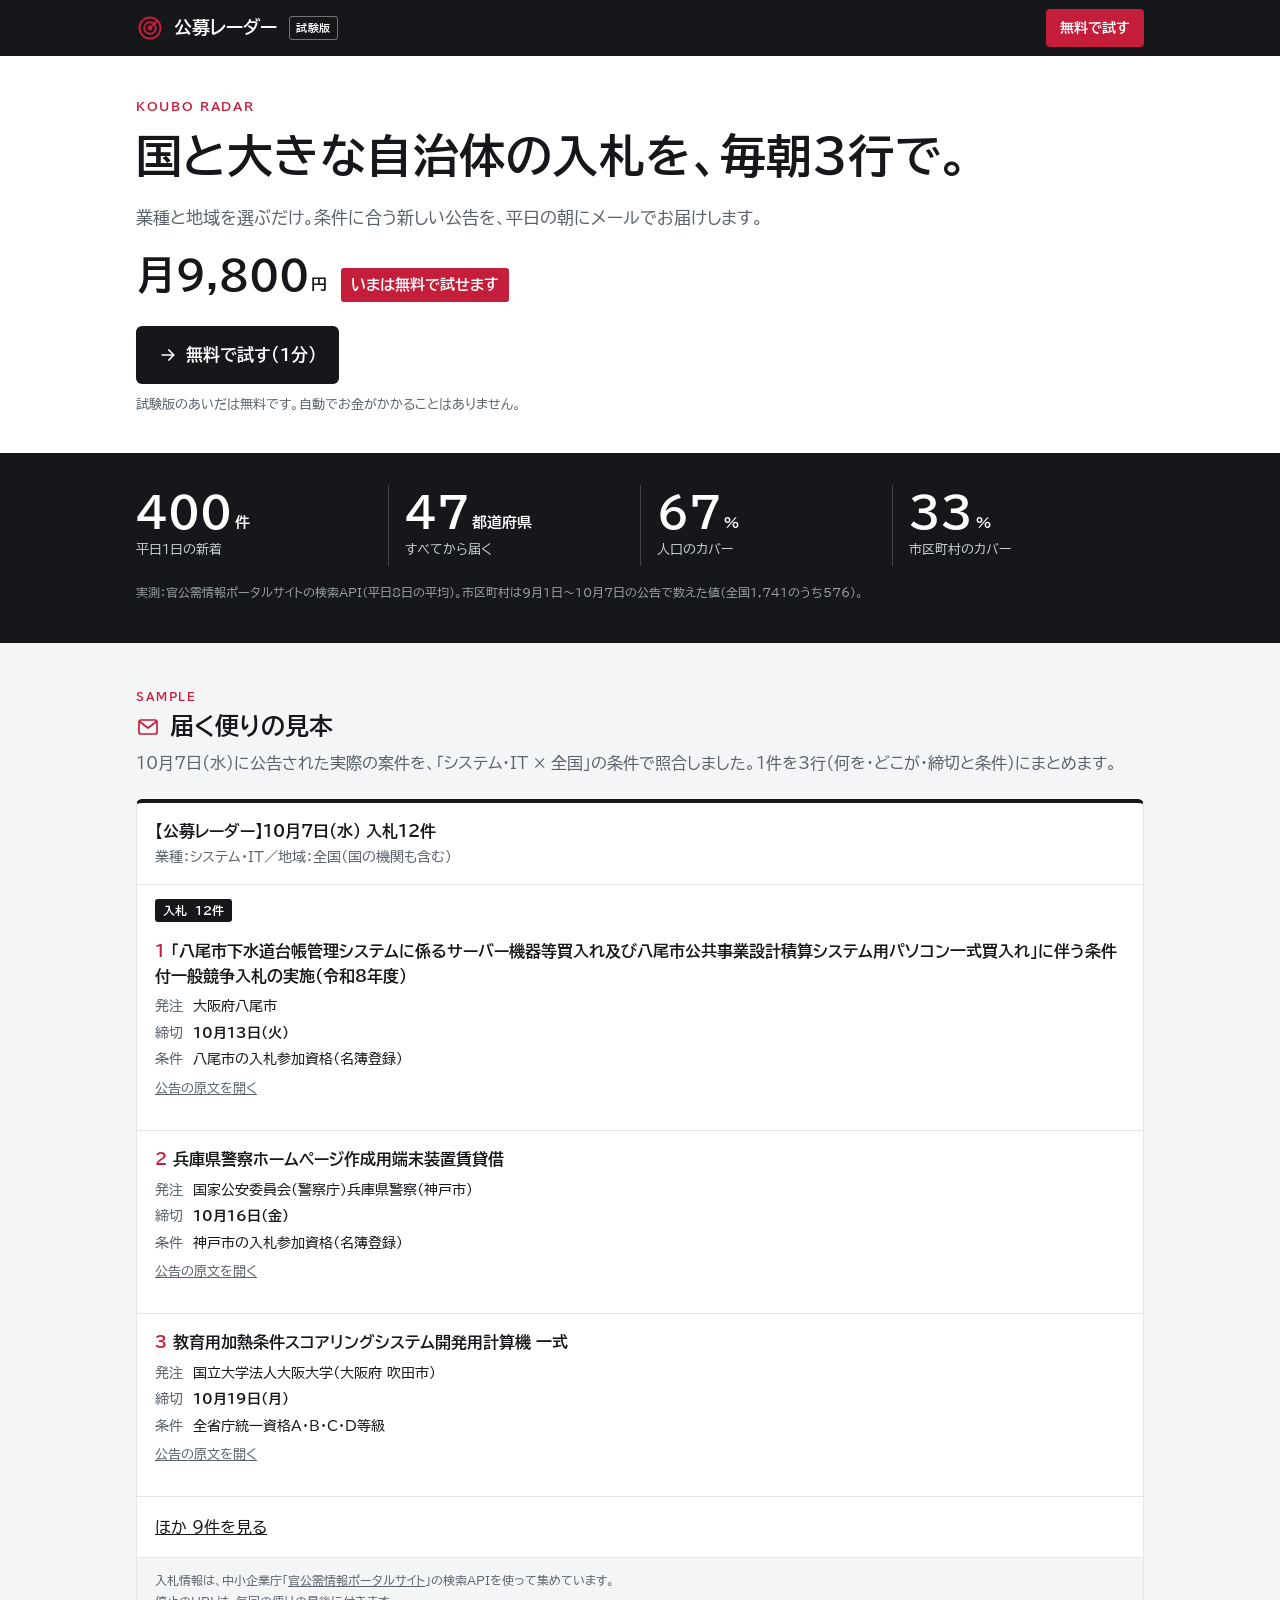
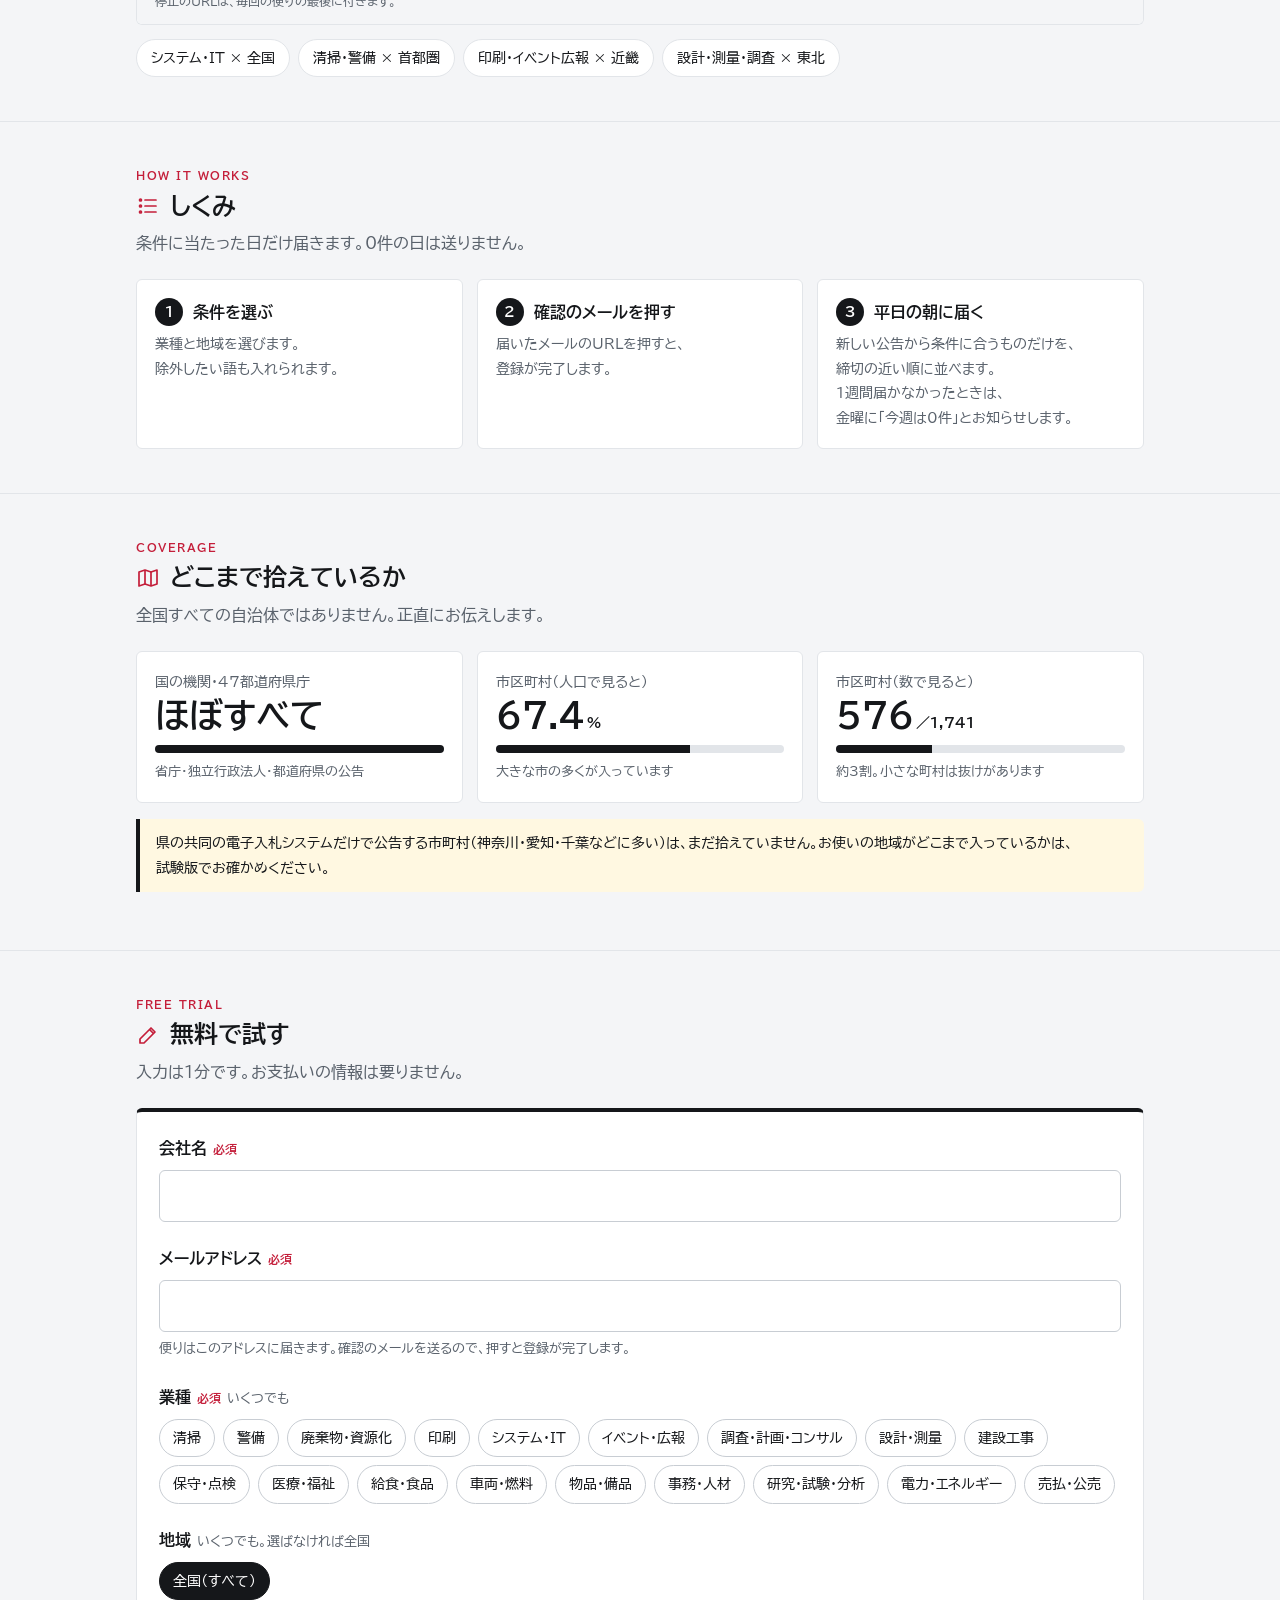
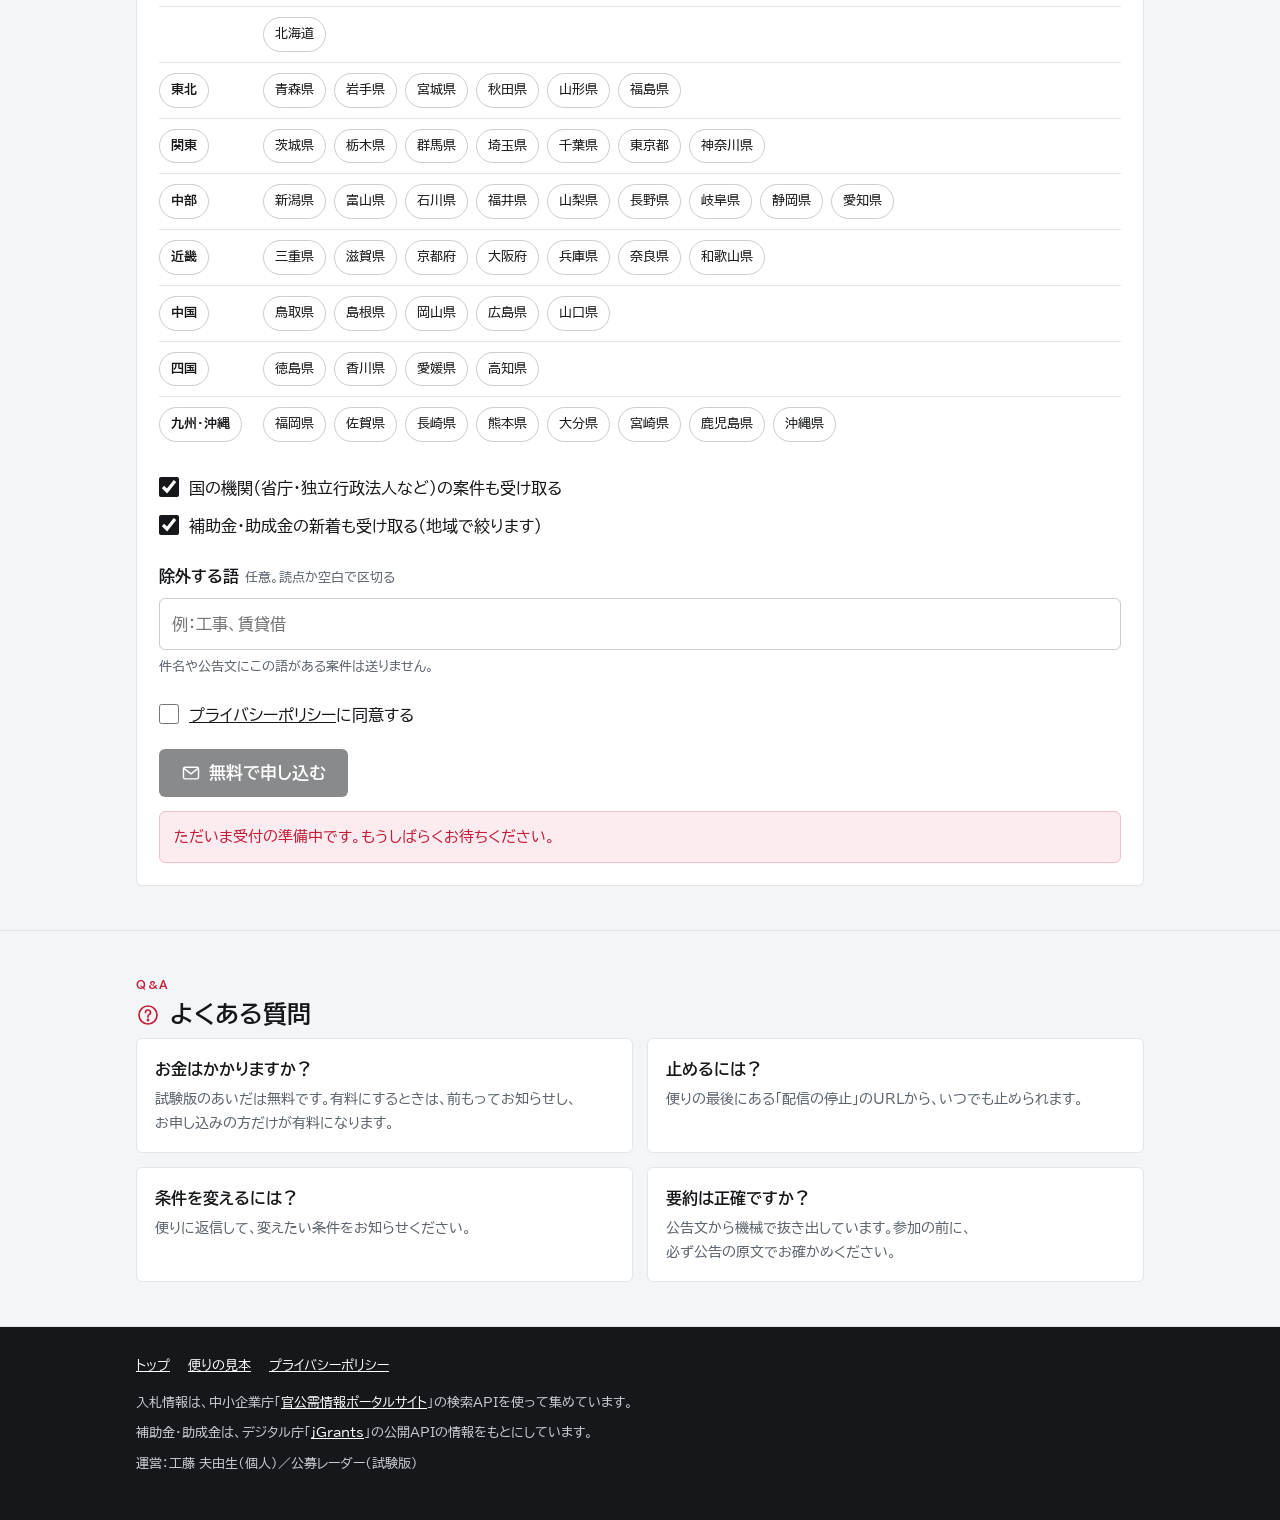
==== index.html @ 6f9782bb "案内のページを更新（2026-10-08）" ====
<!doctype html>
<html lang="ja">
<head>
<meta charset="utf-8">
<meta name="viewport" content="width=device-width, initial-scale=1">
<title>公募レーダー｜国と大きな自治体の入札を、毎朝3行で</title>
<meta name="description" content="業種と地域を選ぶだけ。国と大きな自治体の入札の新着を、平日の朝にメールで。月9,800円（いまは無料で試せます）。">
<meta property="og:title" content="公募レーダー｜国と大きな自治体の入札を、毎朝3行で">
<meta property="og:description" content="業種と地域を選ぶだけ。国と大きな自治体の入札の新着を、平日の朝にメールで。月9,800円（いまは無料で試せます）。">
<meta property="og:type" content="website">
<meta property="og:url" content="https://f-kudo-hub.github.io/koubo-radar/">
<link rel="icon" href="data:image/svg+xml,%3Csvg%20xmlns%3D%22http%3A%2F%2Fwww.w3.org%2F2000%2Fsvg%22%20viewBox%3D%220%200%2024%2024%22%3E%3Crect%20width%3D%2224%22%20height%3D%2224%22%20rx%3D%225%22%20fill%3D%22%2315171a%22%2F%3E%3Ccircle%20cx%3D%2212%22%20cy%3D%2212%22%20r%3D%227%22%20fill%3D%22none%22%20stroke%3D%22%23c41e3a%22%20stroke-width%3D%222%22%2F%3E%3Cpath%20d%3D%22M12%2012l5-5%22%20stroke%3D%22%23fff%22%20stroke-width%3D%222%22%20stroke-linecap%3D%22round%22%2F%3E%3C%2Fsvg%3E">
<link rel="preconnect" href="https://fonts.googleapis.com">
<link rel="preconnect" href="https://fonts.gstatic.com" crossorigin>
<link rel="stylesheet" href="https://fonts.googleapis.com/css2?family=BIZ+UDPGothic:wght@400;700&display=swap">
<link rel="stylesheet" href="style.css">
</head>
<body>
<header class="bar"><div class="wrap">
  <a class="brand" href="index.html"><svg viewBox="0 0 24 24" fill="none" stroke="currentColor" stroke-width="1.7" stroke-linecap="round" aria-hidden="true"><circle cx="12" cy="12" r="9"/><circle cx="12" cy="12" r="5"/><path d="M12 12l6-6"/><circle cx="12" cy="12" r="1.2" fill="currentColor"/></svg>公募レーダー</a><span class="tag">試験版</span>
  <a class="go" href="index.html#moushikomi">無料で試す</a>
</div></header>

<section class="hero"><div class="wrap">
  <p class="eyebrow">KOUBO RADAR</p>
  <h1><span class="p">国と大きな自治体の</span><span class="p">入札を、</span><span class="p">毎朝3行で。</span></h1>
  <p class="lead"><span class="p">業種と地域を選ぶだけ。</span><span class="p">条件に合う新しい公告を、</span><span class="p">平日の朝にメールでお届けします。</span></p>
  <div class="price"><span class="num">月9,800<small>円</small></span><span class="free">いまは無料で試せます</span></div>
  <a class="cta" href="#moushikomi"><svg viewBox="0 0 24 24" fill="none" stroke="currentColor" stroke-width="2" stroke-linecap="round" stroke-linejoin="round" aria-hidden="true"><path d="M5 12h14M13 6l6 6-6 6"/></svg>無料で試す（1分）</a>
  <p class="note"><span class="p">試験版のあいだは無料です。</span><span class="p">自動でお金がかかることはありません。</span></p>
</div></section>

<section class="nums" aria-label="数字で見る"><div class="wrap">
  <div class="kpi"><div class="v">400<small>件</small></div><div class="k">平日1日の新着</div></div>
  <div class="kpi"><div class="v">47<small>都道府県</small></div><div class="k">すべてから届く</div></div>
  <div class="kpi"><div class="v">67<small>%</small></div><div class="k">人口のカバー</div></div>
  <div class="kpi"><div class="v">33<small>%</small></div><div class="k">市区町村のカバー</div></div>
  <p class="src"><span class="p">実測：</span><span class="p">官公需情報ポータルサイトの検索API</span><span class="p">（平日8日の平均）。</span><span class="p">市区町村は</span><span class="p">9月1日〜10月7日の</span><span class="p">公告で数えた値</span><span class="p">（全国1,741のうち576）。</span></p>
</div></section>

<section class="blk" id="mihon"><div class="wrap">
  <p class="en">SAMPLE</p>
  <h2 class="h2"><svg viewBox="0 0 24 24" fill="none" stroke="currentColor" stroke-width="1.7" stroke-linejoin="round" aria-hidden="true"><rect x="3" y="5" width="18" height="14" rx="2"/><path d="M3.5 6.5l8.5 6.5 8.5-6.5"/></svg>届く便りの見本</h2>
  <p class="desc"><span class="p">10月7日(水)に公告された</span><span class="p">実際の案件を、</span><span class="p">「システム・IT × 全国」の条件で</span><span class="p">照合しました。</span><span class="p">1件を3行（何を・どこが・締切と条件）に</span><span class="p">まとめます。</span></p>
  <div class="mail">
    <div class="head"><b>【公募レーダー】10月7日(水) 入札12件</b>業種：システム・IT／地域：全国（国の機関<span class="nw">も含む）</span></div>
    <span class="kind">入札　12件</span>
    
      <div class="item">
        <p class="t"><span class="no">1</span>「八尾市下水道台帳管理システムに係るサーバー機器等買入れ及び八尾市公共事業設計積算システム用パソコン一式買入れ」に伴う条件付一般競争入札の実施(令和<span class="nw">8年度)</span></p>
        <dl class="rows">
          <dt>発注</dt><dd><span class="nw">大阪府八尾市</span></dd>
          <dt>締切</dt><dd><span class="dl">10月13日(火)</span></dd>
          <dt>条件</dt><dd>八尾市の入札参加資格（名<span class="nw">簿登録）</span></dd>
        </dl>
        <p class="u"><a href="https://www.city.yao.osaka.jp/_res/projects/default_project/_page_/001/025/696/kokuji.pdf" rel="nofollow noopener" target="_blank">公告の原文を開く</a></p>
      </div>
      <div class="item">
        <p class="t"><span class="no">2</span>兵庫県警察ホームページ作成用端末装<span class="nw">置賃貸借</span></p>
        <dl class="rows">
          <dt>発注</dt><dd>国家公安委員会(警察庁)兵庫県警察（<span class="nw">神戸市）</span></dd>
          <dt>締切</dt><dd><span class="dl">10月16日(金)</span></dd>
          <dt>条件</dt><dd>神戸市の入札参加資格（名<span class="nw">簿登録）</span></dd>
        </dl>
        <p class="u"><a href="https://www.police.pref.hyogo.lg.jp/chotatu/kou_data/2026/B26100701.pdf" rel="nofollow noopener" target="_blank">公告の原文を開く</a></p>
      </div>
      <div class="item">
        <p class="t"><span class="no">3</span>教育用加熱条件スコアリングシステム開発用計算<span class="nw">機 一式</span></p>
        <dl class="rows">
          <dt>発注</dt><dd>国立大学法人大阪大学（大阪府 <span class="nw">吹田市）</span></dd>
          <dt>締切</dt><dd><span class="dl">10月19日(月)</span></dd>
          <dt>条件</dt><dd>全省庁統一資格A・B・C<span class="nw">・D等級</span></dd>
        </dl>
        <p class="u"><a href="https://www.osaka-u.ac.jp/ja/guide/publications/cyoutatu/files/R8-10-20-R8-10-7-_-2-_ippan.pdf/@@download/file" rel="nofollow noopener" target="_blank">公告の原文を開く</a></p>
      </div>
    <div class="item"><a href="mihon/it-zenkoku.html">ほか 9件を見る</a></div>
    <div class="foot"><span class="p">入札情報は、</span><span class="p">中小企業庁「<a href="https://www.kkj.go.jp/s/" target="_blank" rel="noopener">官公需情報ポータルサイト</a>」の</span><span class="p">検索APIを使って集めています。</span><br><span class="p">停止のURLは、</span><span class="p">毎回の便りの最後に付きます。</span></div>
  </div>
  <div class="more"><a href="mihon/it-zenkoku.html">システム・IT × 全国</a><a href="mihon/seiso-shutoken.html">清掃・警備 × 首都圏</a><a href="mihon/insatsu-kinki.html">印刷・イベント広報 × 近畿</a><a href="mihon/sekkei-tohoku.html">設計・測量・調査 × 東北</a></div>
</div></section>

<section class="blk"><div class="wrap">
  <p class="en">HOW IT WORKS</p>
  <h2 class="h2"><svg viewBox="0 0 24 24" fill="none" stroke="currentColor" stroke-width="1.7" stroke-linecap="round" aria-hidden="true"><path d="M9 6h11M9 12h11M9 18h11"/><circle cx="4.5" cy="6" r="1"/><circle cx="4.5" cy="12" r="1"/><circle cx="4.5" cy="18" r="1"/></svg>しくみ</h2>
  <p class="desc"><span class="p">条件に当たった日だけ届きます。</span><span class="p">0件の日は送りません。</span></p>
  <div class="steps">
    <div class="step"><div class="n"><span>1</span>条件を選ぶ</div><p><span class="p">業種と地域を選びます。</span><span class="p">除外したい語も入れられます。</span></p></div>
    <div class="step"><div class="n"><span>2</span>確認のメールを押す</div><p><span class="p">届いたメールのURLを押すと、</span><span class="p">登録が完了します。</span></p></div>
    <div class="step"><div class="n"><span>3</span>平日の朝に届く</div><p><span class="p">新しい公告から条件に合うものだけを、</span><span class="p">締切の近い順に並べます。</span><span class="p">1週間届かなかったときは、</span><span class="p">金曜に「今週は0件」とお知らせします。</span></p></div>
  </div>
</div></section>

<section class="blk"><div class="wrap">
  <p class="en">COVERAGE</p>
  <h2 class="h2"><svg viewBox="0 0 24 24" fill="none" stroke="currentColor" stroke-width="1.7" stroke-linejoin="round" aria-hidden="true"><path d="M9 4l-6 2v14l6-2 6 2 6-2V4l-6 2-6-2z"/><path d="M9 4v14M15 6v14"/></svg>どこまで拾えているか</h2>
  <p class="desc"><span class="p">全国すべての自治体ではありません。</span><span class="p">正直にお伝えします。</span></p>
  <div class="cover">
    <div class="cv"><div class="lb">国の機関・47都道府県庁</div><div class="v">ほぼすべて</div><div class="bar2"><i style="width:100%"></i></div><p><span class="p">省庁・独立行政法人・都道府県の公告</span></p></div>
    <div class="cv"><div class="lb">市区町村（人口で見ると）</div><div class="v">67.4<small>%</small></div><div class="bar2"><i style="width:67.4%"></i></div><p><span class="p">大きな市の多くが入っています</span></p></div>
    <div class="cv"><div class="lb">市区町村（数で見ると）</div><div class="v">576<small>／1,741</small></div><div class="bar2"><i style="width:33.1%"></i></div><p><span class="p">約3割。</span><span class="p">小さな町村は抜けがあります</span></p></div>
  </div>
  <p class="honest"><span class="p">県の共同の電子入札システムだけで公告する市町村（神奈川・愛知・千葉などに多い）は、</span><span class="p">まだ拾えていません。</span><span class="p">お使いの地域がどこまで入っているかは、</span><span class="p">試験版でお確かめください。</span></p>
</div></section>

<section class="blk" id="moushikomi"><div class="wrap">
  <p class="en">FREE TRIAL</p>
  <h2 class="h2"><svg viewBox="0 0 24 24" fill="none" stroke="currentColor" stroke-width="1.7" stroke-linejoin="round" aria-hidden="true"><path d="M4 20h4L19 9l-4-4L4 16v4z"/><path d="M13.5 6.5l4 4"/></svg>無料で試す</h2>
  <p class="desc"><span class="p">入力は1分です。</span><span class="p">お支払いの情報は要りません。</span></p>
  <form id="moushikomi-form" novalidate>
    <div class="f"><label class="lab" for="kaisha">会社名<span class="req">必須</span></label><input type="text" id="kaisha" name="kaisha" autocomplete="organization" maxlength="100" required></div>
    <div class="f"><label class="lab" for="mail">メールアドレス<span class="req">必須</span></label><input type="email" id="mail" name="mail" autocomplete="email" inputmode="email" maxlength="254" required>
      <p class="hint"><span class="p">便りはこのアドレスに届きます。</span><span class="p">確認のメールを送るので、</span><span class="p">押すと登録が完了します。</span></p></div>
    <fieldset class="f"><legend>業種<span class="req">必須</span><small>いくつでも</small></legend><div class="chips"><label class="chip"><input type="checkbox" name="gyoshu" value="cleaning"><span>清掃</span></label><label class="chip"><input type="checkbox" name="gyoshu" value="security"><span>警備</span></label><label class="chip"><input type="checkbox" name="gyoshu" value="waste"><span>廃棄物・資源化</span></label><label class="chip"><input type="checkbox" name="gyoshu" value="printing"><span>印刷</span></label><label class="chip"><input type="checkbox" name="gyoshu" value="it"><span>システム・IT</span></label><label class="chip"><input type="checkbox" name="gyoshu" value="event"><span>イベント・広報</span></label><label class="chip"><input type="checkbox" name="gyoshu" value="consulting"><span>調査・計画・コンサル</span></label><label class="chip"><input type="checkbox" name="gyoshu" value="design"><span>設計・測量</span></label><label class="chip"><input type="checkbox" name="gyoshu" value="construction"><span>建設工事</span></label><label class="chip"><input type="checkbox" name="gyoshu" value="maintenance"><span>保守・点検</span></label><label class="chip"><input type="checkbox" name="gyoshu" value="medical"><span>医療・福祉</span></label><label class="chip"><input type="checkbox" name="gyoshu" value="food"><span>給食・食品</span></label><label class="chip"><input type="checkbox" name="gyoshu" value="vehicle"><span>車両・燃料</span></label><label class="chip"><input type="checkbox" name="gyoshu" value="goods"><span>物品・備品</span></label><label class="chip"><input type="checkbox" name="gyoshu" value="staffing"><span>事務・人材</span></label><label class="chip"><input type="checkbox" name="gyoshu" value="research"><span>研究・試験・分析</span></label><label class="chip"><input type="checkbox" name="gyoshu" value="energy"><span>電力・エネルギー</span></label><label class="chip"><input type="checkbox" name="gyoshu" value="sale"><span>売払・公売</span></label></div></fieldset>
    <fieldset class="f"><legend>地域<small>いくつでも。選ばなければ全国</small></legend>
      <div class="chips" style="margin-bottom:6px"><label class="chip"><input type="checkbox" name="zenkoku" checked><span>全国（すべて）</span></label></div>
      
      <div class="region">
        <span></span>
        <div class="chips"><label class="chip"><input type="checkbox" name="pref" value="北海道" data-region="北海道"><span>北海道</span></label></div>
      </div>
      <div class="region">
        <label class="chip"><input type="checkbox" name="region" value="東北"><span>東北</span></label>
        <div class="chips"><label class="chip"><input type="checkbox" name="pref" value="青森県" data-region="東北"><span>青森県</span></label><label class="chip"><input type="checkbox" name="pref" value="岩手県" data-region="東北"><span>岩手県</span></label><label class="chip"><input type="checkbox" name="pref" value="宮城県" data-region="東北"><span>宮城県</span></label><label class="chip"><input type="checkbox" name="pref" value="秋田県" data-region="東北"><span>秋田県</span></label><label class="chip"><input type="checkbox" name="pref" value="山形県" data-region="東北"><span>山形県</span></label><label class="chip"><input type="checkbox" name="pref" value="福島県" data-region="東北"><span>福島県</span></label></div>
      </div>
      <div class="region">
        <label class="chip"><input type="checkbox" name="region" value="関東"><span>関東</span></label>
        <div class="chips"><label class="chip"><input type="checkbox" name="pref" value="茨城県" data-region="関東"><span>茨城県</span></label><label class="chip"><input type="checkbox" name="pref" value="栃木県" data-region="関東"><span>栃木県</span></label><label class="chip"><input type="checkbox" name="pref" value="群馬県" data-region="関東"><span>群馬県</span></label><label class="chip"><input type="checkbox" name="pref" value="埼玉県" data-region="関東"><span>埼玉県</span></label><label class="chip"><input type="checkbox" name="pref" value="千葉県" data-region="関東"><span>千葉県</span></label><label class="chip"><input type="checkbox" name="pref" value="東京都" data-region="関東"><span>東京都</span></label><label class="chip"><input type="checkbox" name="pref" value="神奈川県" data-region="関東"><span>神奈川県</span></label></div>
      </div>
      <div class="region">
        <label class="chip"><input type="checkbox" name="region" value="中部"><span>中部</span></label>
        <div class="chips"><label class="chip"><input type="checkbox" name="pref" value="新潟県" data-region="中部"><span>新潟県</span></label><label class="chip"><input type="checkbox" name="pref" value="富山県" data-region="中部"><span>富山県</span></label><label class="chip"><input type="checkbox" name="pref" value="石川県" data-region="中部"><span>石川県</span></label><label class="chip"><input type="checkbox" name="pref" value="福井県" data-region="中部"><span>福井県</span></label><label class="chip"><input type="checkbox" name="pref" value="山梨県" data-region="中部"><span>山梨県</span></label><label class="chip"><input type="checkbox" name="pref" value="長野県" data-region="中部"><span>長野県</span></label><label class="chip"><input type="checkbox" name="pref" value="岐阜県" data-region="中部"><span>岐阜県</span></label><label class="chip"><input type="checkbox" name="pref" value="静岡県" data-region="中部"><span>静岡県</span></label><label class="chip"><input type="checkbox" name="pref" value="愛知県" data-region="中部"><span>愛知県</span></label></div>
      </div>
      <div class="region">
        <label class="chip"><input type="checkbox" name="region" value="近畿"><span>近畿</span></label>
        <div class="chips"><label class="chip"><input type="checkbox" name="pref" value="三重県" data-region="近畿"><span>三重県</span></label><label class="chip"><input type="checkbox" name="pref" value="滋賀県" data-region="近畿"><span>滋賀県</span></label><label class="chip"><input type="checkbox" name="pref" value="京都府" data-region="近畿"><span>京都府</span></label><label class="chip"><input type="checkbox" name="pref" value="大阪府" data-region="近畿"><span>大阪府</span></label><label class="chip"><input type="checkbox" name="pref" value="兵庫県" data-region="近畿"><span>兵庫県</span></label><label class="chip"><input type="checkbox" name="pref" value="奈良県" data-region="近畿"><span>奈良県</span></label><label class="chip"><input type="checkbox" name="pref" value="和歌山県" data-region="近畿"><span>和歌山県</span></label></div>
      </div>
      <div class="region">
        <label class="chip"><input type="checkbox" name="region" value="中国"><span>中国</span></label>
        <div class="chips"><label class="chip"><input type="checkbox" name="pref" value="鳥取県" data-region="中国"><span>鳥取県</span></label><label class="chip"><input type="checkbox" name="pref" value="島根県" data-region="中国"><span>島根県</span></label><label class="chip"><input type="checkbox" name="pref" value="岡山県" data-region="中国"><span>岡山県</span></label><label class="chip"><input type="checkbox" name="pref" value="広島県" data-region="中国"><span>広島県</span></label><label class="chip"><input type="checkbox" name="pref" value="山口県" data-region="中国"><span>山口県</span></label></div>
      </div>
      <div class="region">
        <label class="chip"><input type="checkbox" name="region" value="四国"><span>四国</span></label>
        <div class="chips"><label class="chip"><input type="checkbox" name="pref" value="徳島県" data-region="四国"><span>徳島県</span></label><label class="chip"><input type="checkbox" name="pref" value="香川県" data-region="四国"><span>香川県</span></label><label class="chip"><input type="checkbox" name="pref" value="愛媛県" data-region="四国"><span>愛媛県</span></label><label class="chip"><input type="checkbox" name="pref" value="高知県" data-region="四国"><span>高知県</span></label></div>
      </div>
      <div class="region">
        <label class="chip"><input type="checkbox" name="region" value="九州・沖縄"><span>九州・沖縄</span></label>
        <div class="chips"><label class="chip"><input type="checkbox" name="pref" value="福岡県" data-region="九州・沖縄"><span>福岡県</span></label><label class="chip"><input type="checkbox" name="pref" value="佐賀県" data-region="九州・沖縄"><span>佐賀県</span></label><label class="chip"><input type="checkbox" name="pref" value="長崎県" data-region="九州・沖縄"><span>長崎県</span></label><label class="chip"><input type="checkbox" name="pref" value="熊本県" data-region="九州・沖縄"><span>熊本県</span></label><label class="chip"><input type="checkbox" name="pref" value="大分県" data-region="九州・沖縄"><span>大分県</span></label><label class="chip"><input type="checkbox" name="pref" value="宮崎県" data-region="九州・沖縄"><span>宮崎県</span></label><label class="chip"><input type="checkbox" name="pref" value="鹿児島県" data-region="九州・沖縄"><span>鹿児島県</span></label><label class="chip"><input type="checkbox" name="pref" value="沖縄県" data-region="九州・沖縄"><span>沖縄県</span></label></div>
      </div>
    </fieldset>
    <div class="f">
      <label class="check"><input type="checkbox" name="kuni" checked><span><span class="p">国の機関（省庁・独立行政法人など）の</span><span class="p">案件も受け取る</span></span></label>
      <label class="check"><input type="checkbox" name="hojo" checked><span><span class="p">補助金・助成金の新着も受け取る</span><span class="p">（地域で絞ります）</span></span></label>
    </div>
    <div class="f"><label class="lab" for="jogai">除外する語<small>任意。読点か空白で区切る</small></label><input type="text" id="jogai" name="jogai" maxlength="300" placeholder="例：工事、賃貸借">
      <p class="hint"><span class="p">件名や公告文にこの語がある案件は送りません。</span></p></div>
    <div class="trap" aria-hidden="true"><label>ウェブサイト<input type="text" name="website" tabindex="-1" autocomplete="off"></label></div>
    <label class="check"><input type="checkbox" name="doui"><span><a href="privacy.html" target="_blank">プライバシーポリシー</a>に同意する</span></label>
    <button class="cta" type="submit" style="margin-top:10px"><svg viewBox="0 0 24 24" fill="none" stroke="currentColor" stroke-width="1.7" stroke-linejoin="round" aria-hidden="true"><rect x="3" y="5" width="18" height="14" rx="2"/><path d="M3.5 6.5l8.5 6.5 8.5-6.5"/></svg><span class="label">無料で申し込む</span></button>
    <div class="msg" id="form-msg" role="status" aria-live="polite"></div>
  </form>
</div></section>

<section class="blk"><div class="wrap">
  <p class="en">Q&amp;A</p>
  <h2 class="h2"><svg viewBox="0 0 24 24" fill="none" stroke="currentColor" stroke-width="1.7" stroke-linecap="round" aria-hidden="true"><circle cx="12" cy="12" r="9"/><path d="M9.5 9.5a2.5 2.5 0 1 1 3.5 2.3c-.6.3-1 .9-1 1.6v.6"/><circle cx="12" cy="17" r=".6" fill="currentColor"/></svg>よくある質問</h2>
  <div class="qa">
    <div class="q"><b>お金はかかりますか？</b><p><span class="p">試験版のあいだは無料です。</span><span class="p">有料にするときは、</span><span class="p">前もってお知らせし、</span><span class="p">お申し込みの方だけが有料になります。</span></p></div>
    <div class="q"><b>止めるには？</b><p><span class="p">便りの最後にある「配信の停止」のURLから、</span><span class="p">いつでも止められます。</span></p></div>
    <div class="q"><b>条件を変えるには？</b><p><span class="p">便りに返信して、</span><span class="p">変えたい条件をお知らせください。</span></p></div>
    <div class="q"><b>要約は正確ですか？</b><p><span class="p">公告文から機械で抜き出しています。</span><span class="p">参加の前に、</span><span class="p">必ず公告の原文でお確かめください。</span></p></div>
  </div>
</div></section>
<footer><div class="wrap">
  <div class="links"><a href="index.html">トップ</a><a href="index.html#mihon">便りの見本</a><a href="privacy.html">プライバシーポリシー</a></div>
  <p><span class="p">入札情報は、</span><span class="p">中小企業庁「<a href="https://www.kkj.go.jp/s/" target="_blank" rel="noopener">官公需情報ポータルサイト</a>」の</span><span class="p">検索APIを使って集めています。</span></p>
  <p>補助金・助成金は、デジタル庁「<a href="https://www.jgrants-portal.go.jp/" target="_blank" rel="noopener">jGrants</a>」の公開APIの情報をもとにしています。</p>
  <p>運営：工藤 夫由生（個人）／公募レーダー（試験版）</p>
</div></footer>
<script src="config.js"></script>
<script src="app.js"></script>
</body>
</html>
---- style.css ----
/* 公募レーダー 試験版の案内ページ。色は 黒・白・赤 ＋「できた」の緑を1か所だけ */
:root {
  --ink: #15171a;
  --sub: #5a626c;
  --line: #e2e5e9;
  --bg: #f4f5f7;
  --paper: #ffffff;
  --red: #c41e3a;
  --ok: #1d7a4c;
  --warn-bg: #fff8e1;
  color-scheme: light;
}
* { box-sizing: border-box; }
html { -webkit-text-size-adjust: 100%; }
body {
  margin: 0;
  background: var(--bg);
  color: var(--ink);
  font-family: "BIZ UDPGothic", "Hiragino Sans", "Hiragino Kaku Gothic ProN", "Yu Gothic", Meiryo, sans-serif;
  font-size: 16px;
  line-height: 1.75;
  line-break: strict;
  overflow-wrap: anywhere;
}
a { color: inherit; }
img, svg { display: block; }
.wrap { max-width: 1040px; margin: 0 auto; padding: 0 16px; }
/* 語の途中で割らない塊（文の区切りごと） */
.p { display: inline-block; }
.nw { white-space: nowrap; }

/* ヘッダー */
.bar { background: var(--ink); color: #fff; }
.bar .wrap { display: flex; align-items: center; gap: 12px; min-height: 56px; }
.brand { display: flex; align-items: center; gap: 10px; text-decoration: none; color: #fff; font-weight: 700; font-size: 18px; white-space: nowrap; }
.brand svg { width: 28px; height: 28px; color: var(--red); }
.tag { font-size: 11px; font-weight: 700; border: 1px solid #fff6; border-radius: 3px; padding: 1px 6px; letter-spacing: .05em; white-space: nowrap; }
.bar .go { margin-left: auto; background: var(--red); color: #fff; text-decoration: none; font-weight: 700; font-size: 14px; padding: 7px 14px; border-radius: 4px; white-space: nowrap; }

/* 見出しの段 */
.hero { background: var(--paper); border-bottom: 4px solid var(--ink); }
.hero .wrap { padding-top: 40px; padding-bottom: 36px; }
.eyebrow { color: var(--red); font-size: 12px; font-weight: 700; letter-spacing: .14em; margin: 0 0 8px; }
h1 { font-size: clamp(28px, 6.4vw, 46px); line-height: 1.35; margin: 0 0 16px; letter-spacing: .01em; }
.lead { font-size: 17px; color: var(--sub); margin: 0 0 22px; max-width: 40em; }
.price { display: flex; flex-wrap: wrap; align-items: baseline; gap: 4px 14px; margin: 0 0 24px; }
.price .num { font-size: 40px; font-weight: 700; line-height: 1; font-variant-numeric: tabular-nums; white-space: nowrap; }
.price .num small { font-size: 16px; font-weight: 700; margin-left: 2px; }
.price .free { background: var(--red); color: #fff; font-weight: 700; font-size: 15px; padding: 4px 10px; border-radius: 3px; white-space: nowrap; }
.cta { display: inline-flex; align-items: center; gap: 8px; background: var(--ink); color: #fff; text-decoration: none; font-weight: 700; font-size: 17px; padding: 14px 22px; border-radius: 6px; border: 0; cursor: pointer; font-family: inherit; }
.cta svg { width: 20px; height: 20px; }
.cta:hover { background: #000; }
.note { font-size: 13px; color: var(--sub); margin: 10px 0 0; }

/* 数字の帯 */
.nums { background: var(--ink); color: #fff; }
.nums .wrap { display: grid; grid-template-columns: repeat(4, minmax(0, 1fr)); gap: 0; padding-top: 28px; padding-bottom: 28px; }
.kpi { padding: 4px 16px; border-left: 1px solid #ffffff2e; }
.kpi:first-child { border-left: 0; padding-left: 0; }
.kpi .v { font-size: 42px; font-weight: 700; line-height: 1.1; font-variant-numeric: tabular-nums; white-space: nowrap; }
.kpi .v small { font-size: 15px; margin-left: 3px; font-weight: 700; }
.kpi .k { font-size: 13px; color: #c9ced4; margin-top: 4px; white-space: nowrap; }
.nums .src { grid-column: 1 / -1; font-size: 12px; color: #9aa1a9; margin-top: 16px; }

/* 段 */
section.blk { padding: 44px 0; border-bottom: 1px solid var(--line); }
.h2 { display: flex; align-items: center; gap: 10px; margin: 0 0 6px; font-size: 24px; line-height: 1.4; }
.h2 svg { width: 24px; height: 24px; flex: none; color: var(--red); }
.en { color: var(--red); font-size: 11px; font-weight: 700; letter-spacing: .14em; margin: 0 0 4px; }
.desc { color: var(--sub); margin: 0 0 22px; }

/* 便りの見本（メールの形） */
.mail { background: var(--paper); border: 1px solid var(--line); border-top: 4px solid var(--ink); border-radius: 6px; overflow: hidden; }
.mail .head { padding: 14px 18px; border-bottom: 1px solid var(--line); font-size: 14px; color: var(--sub); }
.mail .head b { color: var(--ink); font-size: 16px; display: block; }
.item { padding: 16px 18px; border-bottom: 1px solid var(--line); }
.item:last-child { border-bottom: 0; }
.item .t { font-weight: 700; margin: 0 0 6px; line-height: 1.55; }
.item .t .no { color: var(--red); margin-right: 6px; font-variant-numeric: tabular-nums; }
.rows { display: grid; grid-template-columns: auto minmax(0, 1fr); gap: 2px 10px; font-size: 14px; margin: 0; }
.rows dt { color: var(--sub); white-space: nowrap; }
.rows dd { margin: 0; }
.dl { font-weight: 700; white-space: nowrap; }
.item .u { font-size: 13px; margin-top: 6px; }
.item .u a { color: var(--sub); }
.kind { display: inline-block; font-size: 12px; font-weight: 700; background: var(--ink); color: #fff; padding: 1px 8px; border-radius: 3px; margin: 14px 18px 0; white-space: nowrap; }
.mail .foot { background: var(--bg); padding: 12px 18px; font-size: 12px; color: var(--sub); }
.more { margin-top: 14px; display: flex; flex-wrap: wrap; gap: 8px; }
.more a { display: inline-block; background: var(--paper); border: 1px solid var(--line); border-radius: 999px; padding: 6px 14px; font-size: 14px; text-decoration: none; white-space: nowrap; }
.more a:hover { border-color: var(--ink); }

/* 3つの手順 */
.steps { display: grid; grid-template-columns: repeat(3, minmax(0, 1fr)); gap: 14px; }
.step { background: var(--paper); border: 1px solid var(--line); border-radius: 6px; padding: 18px; }
.step .n { display: flex; align-items: center; gap: 10px; font-weight: 700; margin-bottom: 6px; }
.step .n span { display: inline-grid; place-items: center; width: 28px; height: 28px; border-radius: 50%; background: var(--ink); color: #fff; font-size: 14px; flex: none; }
.step p { margin: 0; font-size: 14px; color: var(--sub); }

/* カバー範囲 */
.cover { display: grid; grid-template-columns: repeat(3, minmax(0, 1fr)); gap: 14px; }
.cv { background: var(--paper); border: 1px solid var(--line); border-radius: 6px; padding: 18px; }
.cv .lb { font-size: 14px; color: var(--sub); }
.cv .v { font-size: 34px; font-weight: 700; line-height: 1.2; font-variant-numeric: tabular-nums; white-space: nowrap; }
.cv .v small { font-size: 14px; margin-left: 2px; }
.cv .bar2 { height: 8px; background: var(--line); border-radius: 4px; margin: 10px 0 8px; overflow: hidden; }
.cv .bar2 i { display: block; height: 100%; background: var(--ink); }
.cv p { margin: 0; font-size: 13px; color: var(--sub); }
.honest { margin-top: 16px; background: var(--warn-bg); border-left: 4px solid var(--ink); padding: 12px 16px; font-size: 14px; border-radius: 0 6px 6px 0; }

/* 申込 */
form { background: var(--paper); border: 1px solid var(--line); border-top: 4px solid var(--ink); border-radius: 6px; padding: 22px; }
.f { margin: 0 0 22px; border: 0; padding: 0; min-width: 0; }
.f > .lab, .f legend { display: block; font-weight: 700; margin: 0 0 8px; padding: 0; }
.f legend small, .f .lab small { font-weight: 400; color: var(--sub); font-size: 13px; margin-left: 6px; }
.req { color: var(--red); font-size: 12px; margin-left: 6px; font-weight: 700; }
input[type=text], input[type=email] { width: 100%; font: inherit; font-size: 16px; padding: 11px 12px; border: 1px solid #c8cdd3; border-radius: 6px; background: #fff; color: var(--ink); }
input[type=text]:focus, input[type=email]:focus { outline: 2px solid var(--ink); outline-offset: 1px; }
.chips { display: flex; flex-wrap: wrap; gap: 8px; }
.chip { position: relative; display: inline-block; }
.chip input { position: absolute; opacity: 0; width: 1px; height: 1px; }
.chip span { display: inline-block; white-space: nowrap; border: 1px solid #c8cdd3; border-radius: 999px; padding: 6px 13px; font-size: 14px; cursor: pointer; user-select: none; background: #fff; }
.chip input:checked + span { background: var(--ink); color: #fff; border-color: var(--ink); }
.chip input:focus-visible + span { outline: 2px solid var(--red); outline-offset: 2px; }
.region { border-top: 1px solid var(--line); padding: 10px 0; display: grid; grid-template-columns: 96px minmax(0, 1fr); gap: 8px; align-items: start; }
.region:first-of-type { border-top: 0; }
.region .chip span { font-size: 13px; padding: 5px 11px; }
.region > .chip span { font-weight: 700; }
.check { display: flex; gap: 10px; align-items: flex-start; margin: 0 0 10px; cursor: pointer; }
.check input { width: 20px; height: 20px; margin: 3px 0 0; flex: none; accent-color: var(--ink); }
.hint { font-size: 13px; color: var(--sub); margin: 6px 0 0; }
.trap { position: absolute; left: -9999px; width: 1px; height: 1px; overflow: hidden; white-space: nowrap; }
.msg { margin: 14px 0 0; padding: 12px 14px; border-radius: 6px; font-size: 15px; display: none; }
.msg.show { display: block; }
.msg.ok { background: #e8f5ee; color: var(--ok); border: 1px solid #bfe1cd; font-weight: 700; }
.msg.ng { background: #fdecef; color: var(--red); border: 1px solid #f3c2cb; }
.cta[disabled] { opacity: .5; cursor: not-allowed; }

/* よくある質問 */
.qa { display: grid; grid-template-columns: repeat(2, minmax(0, 1fr)); gap: 14px; }
.q { background: var(--paper); border: 1px solid var(--line); border-radius: 6px; padding: 16px 18px; }
.q b { display: block; margin-bottom: 4px; }
.q p { margin: 0; font-size: 14px; color: var(--sub); }

/* 足もと */
footer { background: var(--ink); color: #c9ced4; font-size: 13px; padding: 28px 0 36px; }
footer a { color: #fff; }
footer p { margin: 0 0 8px; }
footer .links { display: flex; flex-wrap: wrap; gap: 6px 18px; margin-bottom: 14px; }
footer .links a { white-space: nowrap; }

/* 文章のページ（プライバシーポリシー・確認・停止） */
.doc { background: var(--paper); border: 1px solid var(--line); border-radius: 6px; padding: 26px 22px; margin: 28px auto 44px; max-width: 760px; }
.doc h1 { font-size: 26px; }
.doc h2 { font-size: 18px; margin: 26px 0 6px; }
.doc p, .doc li { font-size: 15px; }
.doc ul { padding-left: 1.3em; }
.center { text-align: center; }
.big-ok { color: var(--ok); }

@media (max-width: 860px) {
  .nums .wrap { grid-template-columns: repeat(2, minmax(0, 1fr)); gap: 20px 0; }
  .kpi:nth-child(3) { border-left: 0; padding-left: 0; }
  .steps, .cover, .qa { grid-template-columns: minmax(0, 1fr); }
}
@media (max-width: 480px) {
  .hero .wrap { padding-top: 28px; }
  .lead { font-size: 16px; }
  .kpi .v { font-size: 34px; }
  .bar .go { padding: 6px 10px; font-size: 13px; }
  .region { grid-template-columns: minmax(0, 1fr); gap: 6px; }
  form { padding: 18px 14px; }
  .item, .mail .head { padding-left: 14px; padding-right: 14px; }
  .kind { margin-left: 14px; }
  .doc { padding: 22px 16px; margin: 16px auto 32px; }
}
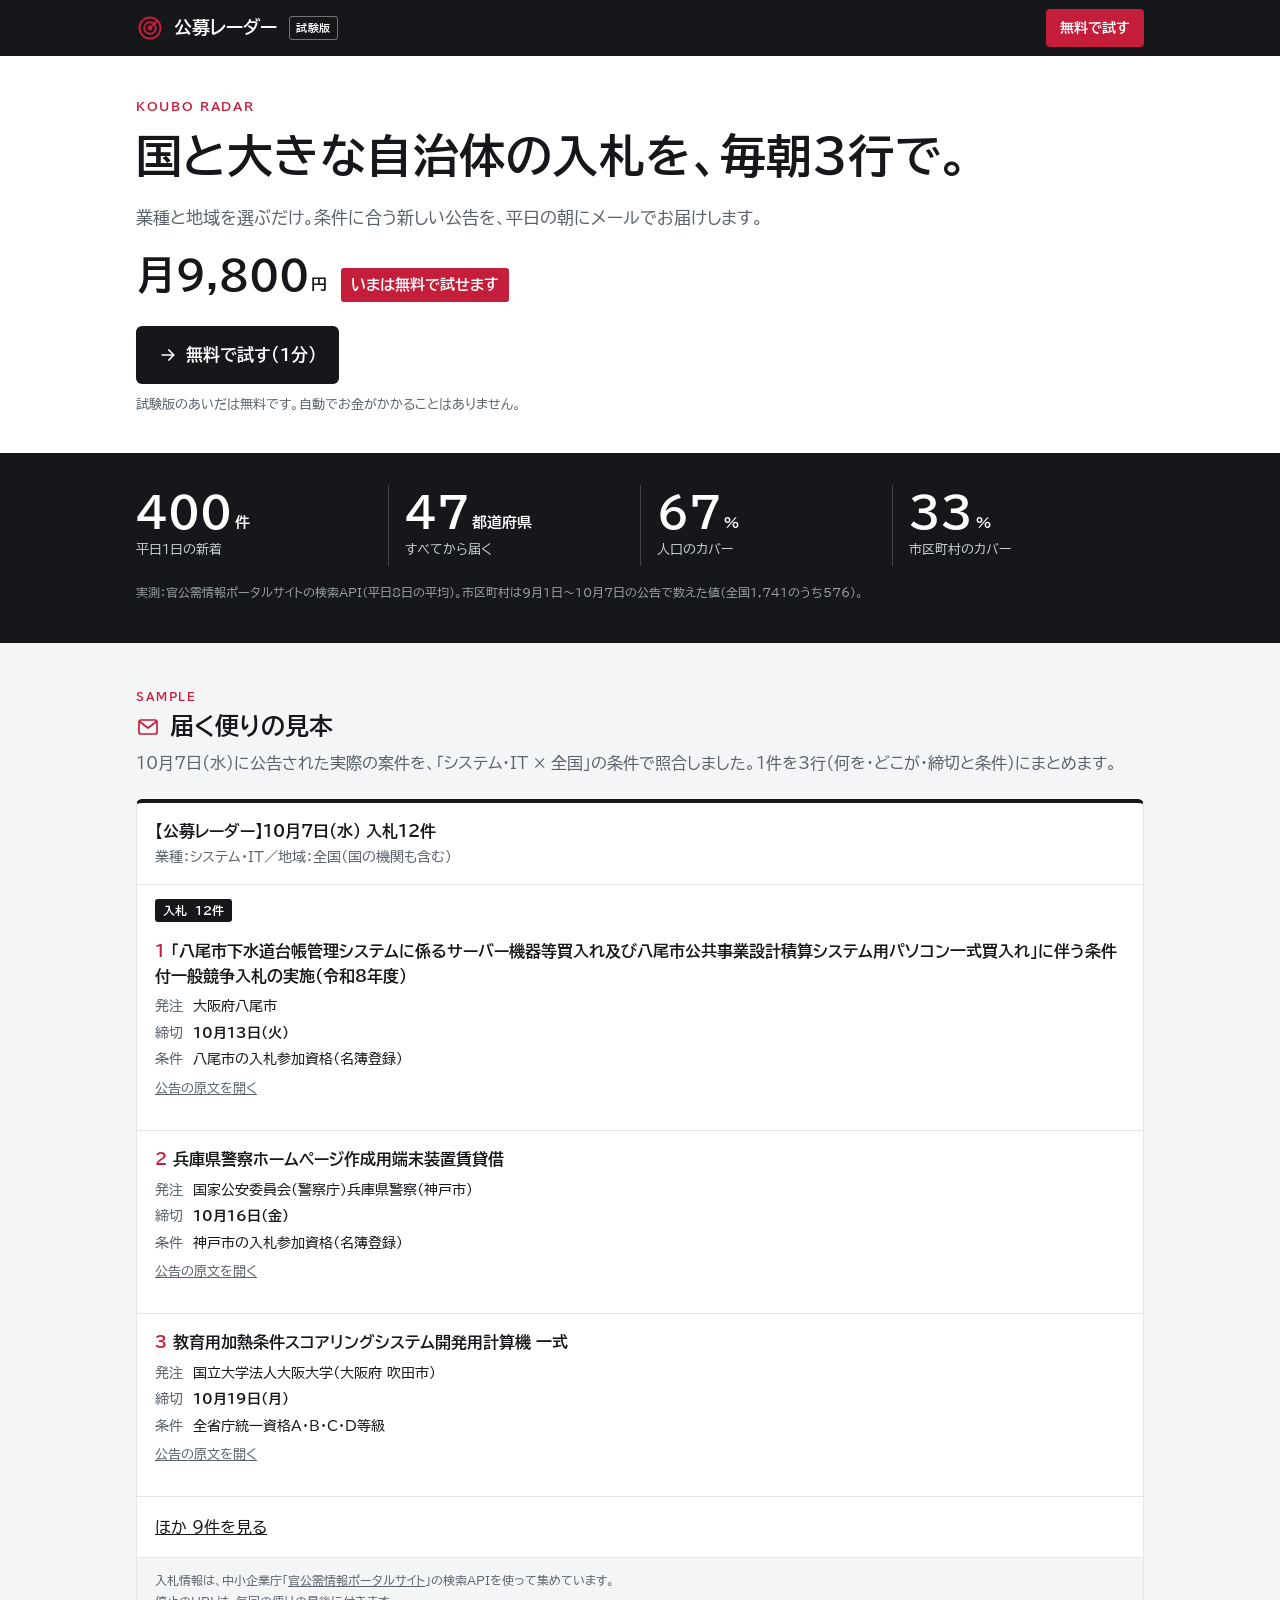
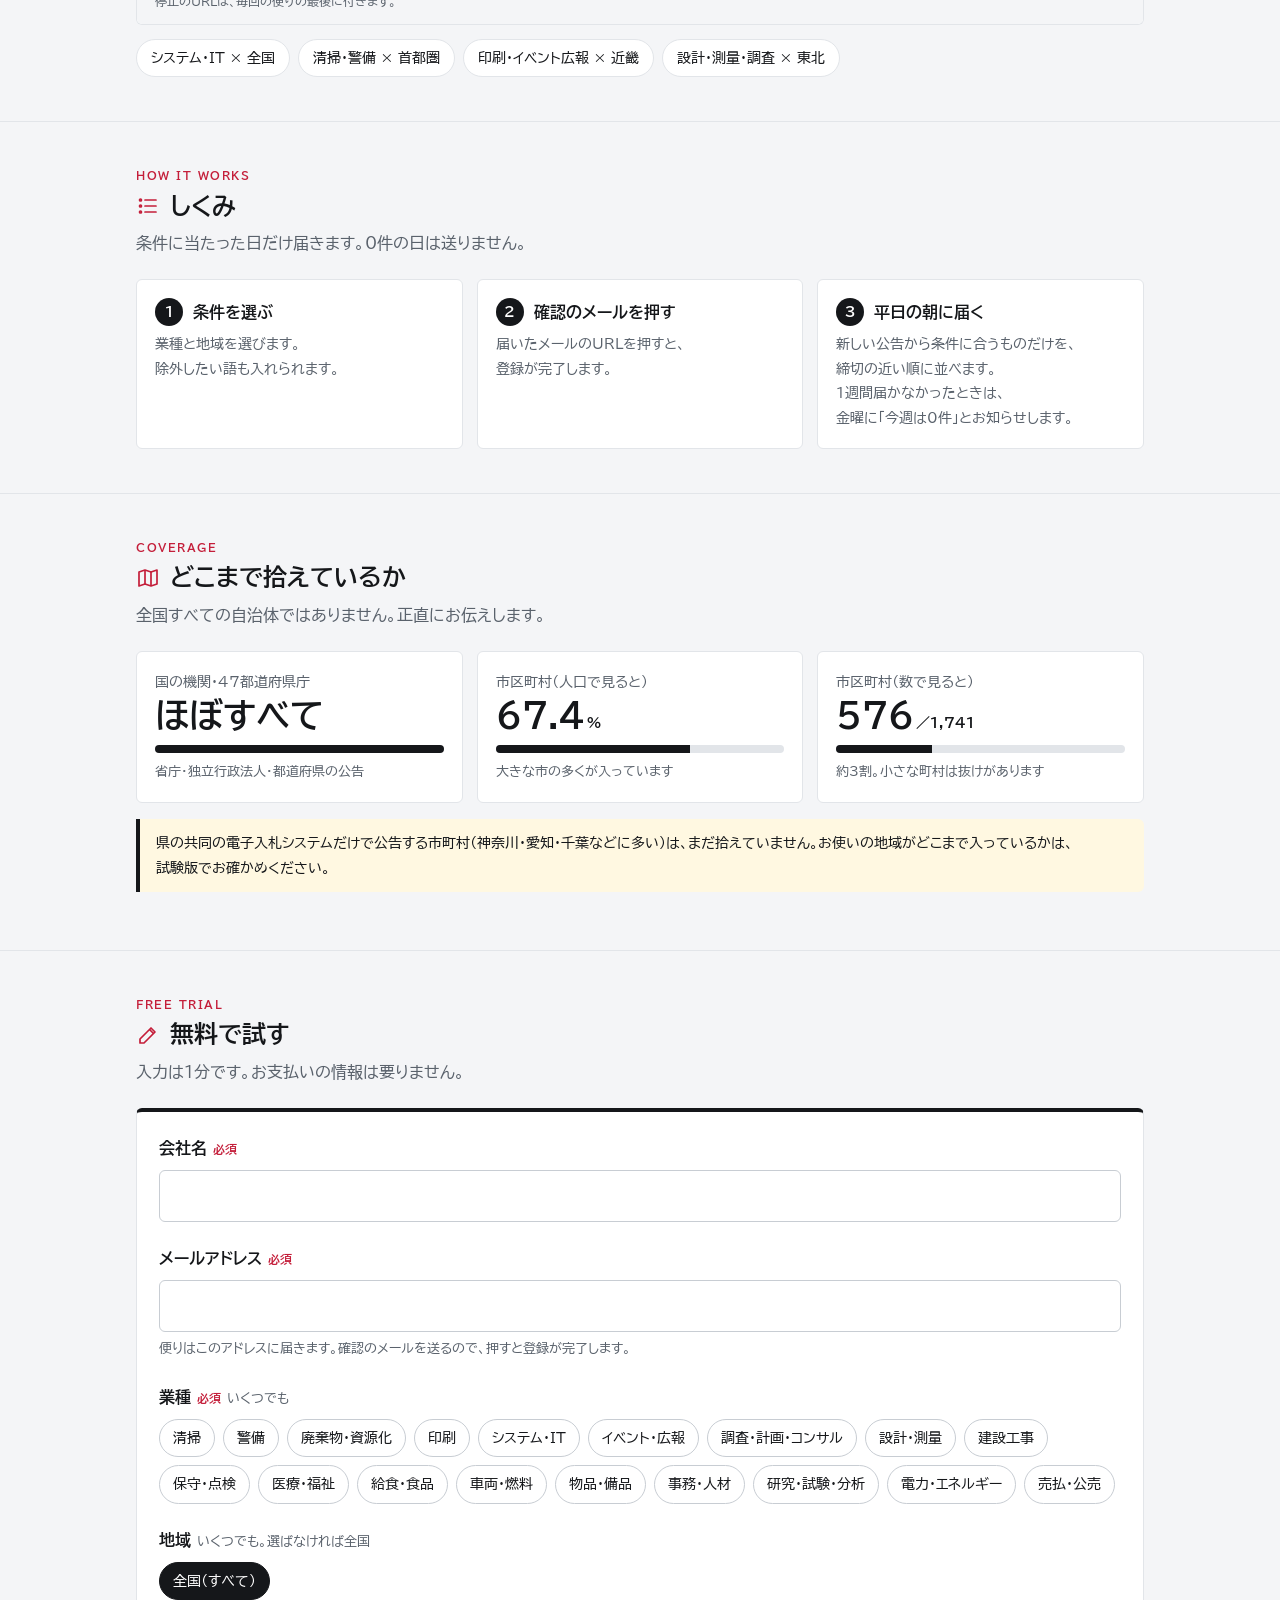
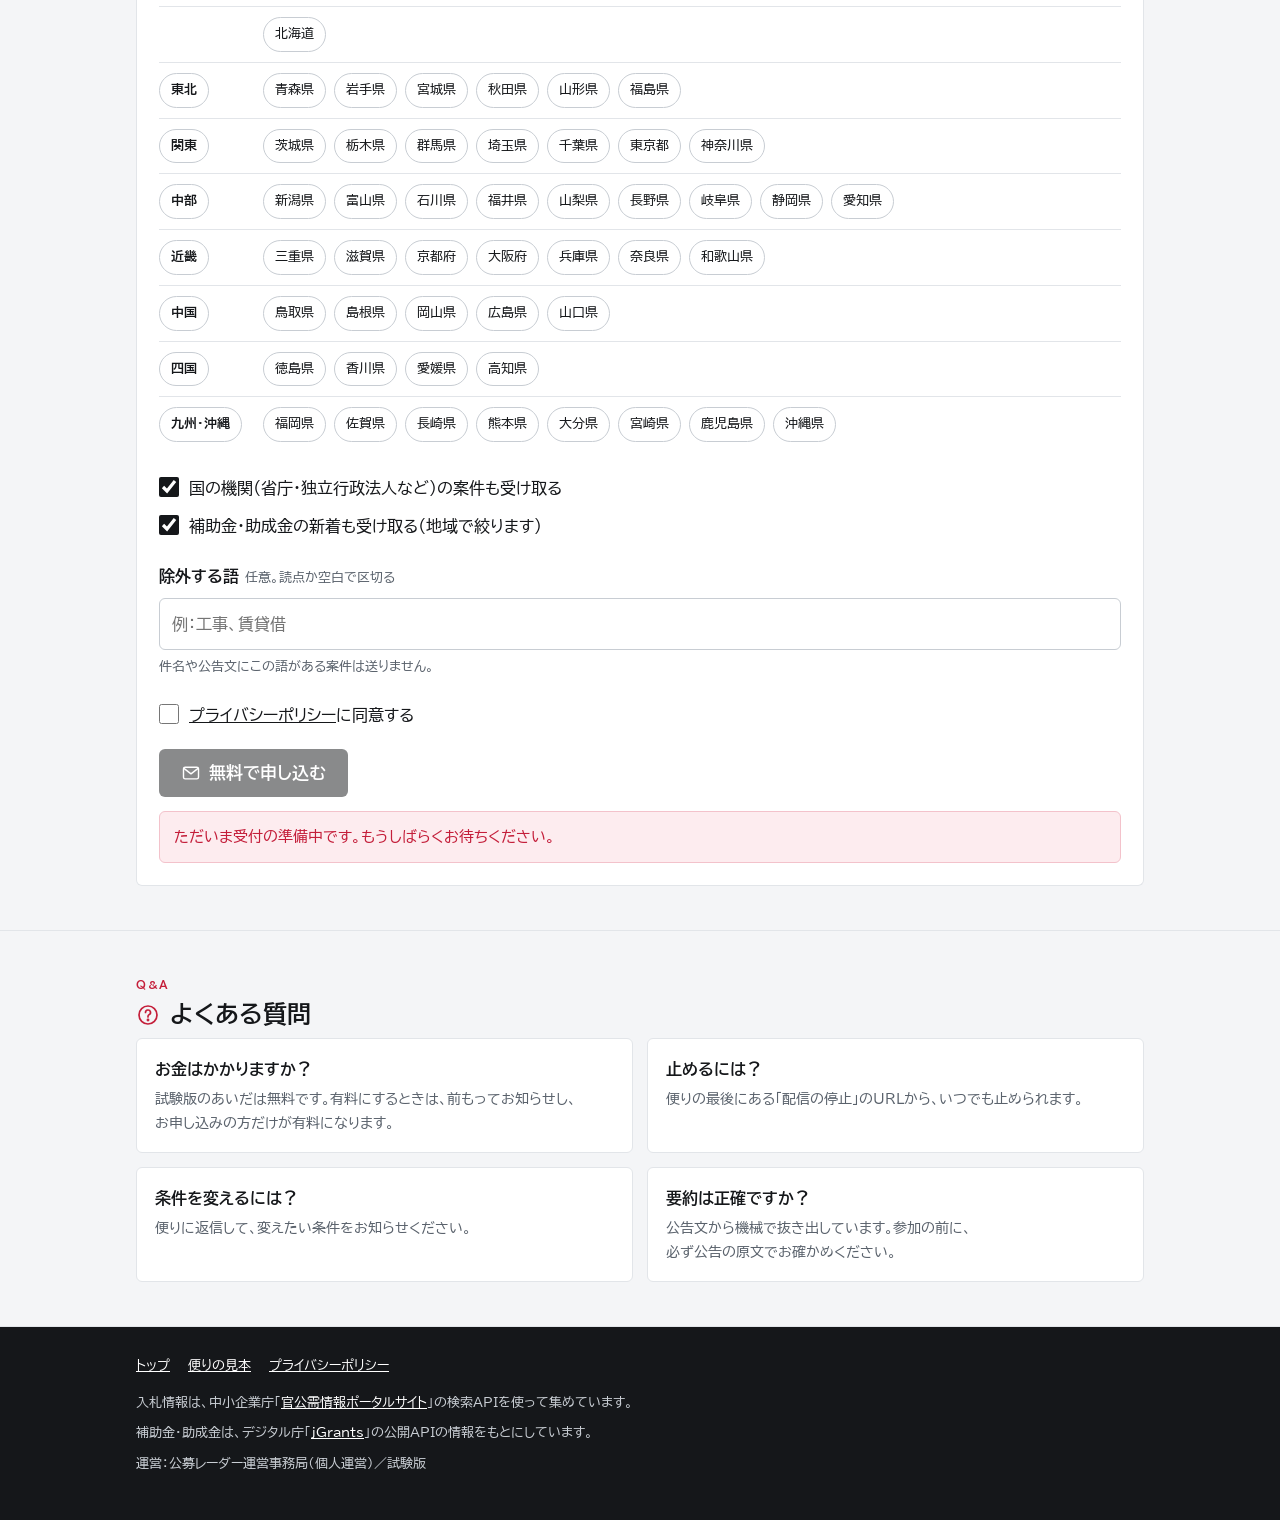
==== commit cc5f1f79: "案内のページを更新（2026-10-08）" ====
--- a/index.html
+++ b/index.html
@@ -174,7 +174,7 @@
   <div class="links"><a href="index.html">トップ</a><a href="index.html#mihon">便りの見本</a><a href="privacy.html">プライバシーポリシー</a></div>
   <p><span class="p">入札情報は、</span><span class="p">中小企業庁「<a href="https://www.kkj.go.jp/s/" target="_blank" rel="noopener">官公需情報ポータルサイト</a>」の</span><span class="p">検索APIを使って集めています。</span></p>
   <p>補助金・助成金は、デジタル庁「<a href="https://www.jgrants-portal.go.jp/" target="_blank" rel="noopener">jGrants</a>」の公開APIの情報をもとにしています。</p>
-  <p>運営：工藤 夫由生（個人）／公募レーダー（試験版）</p>
+  <p>運営：公募レーダー運営事務局（個人運営）／試験版</p>
 </div></footer>
 <script src="config.js"></script>
 <script src="app.js"></script>
